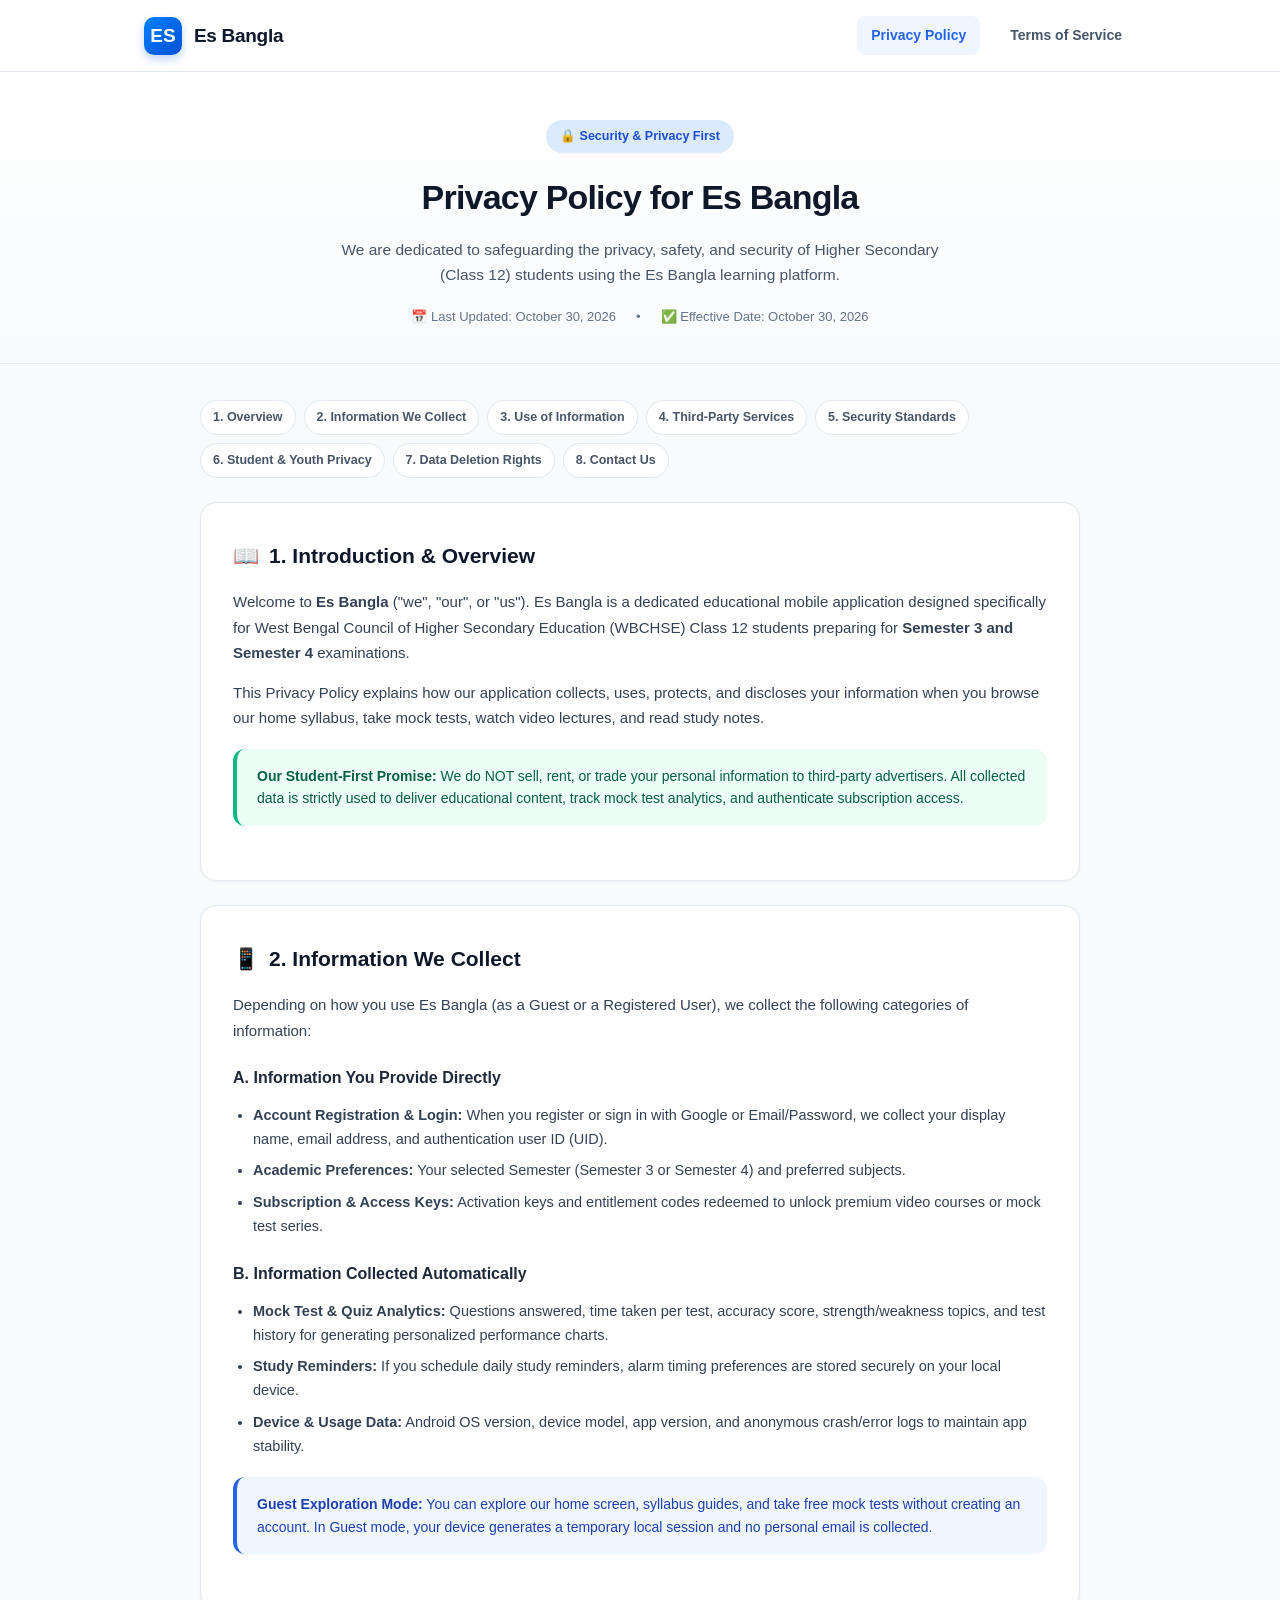
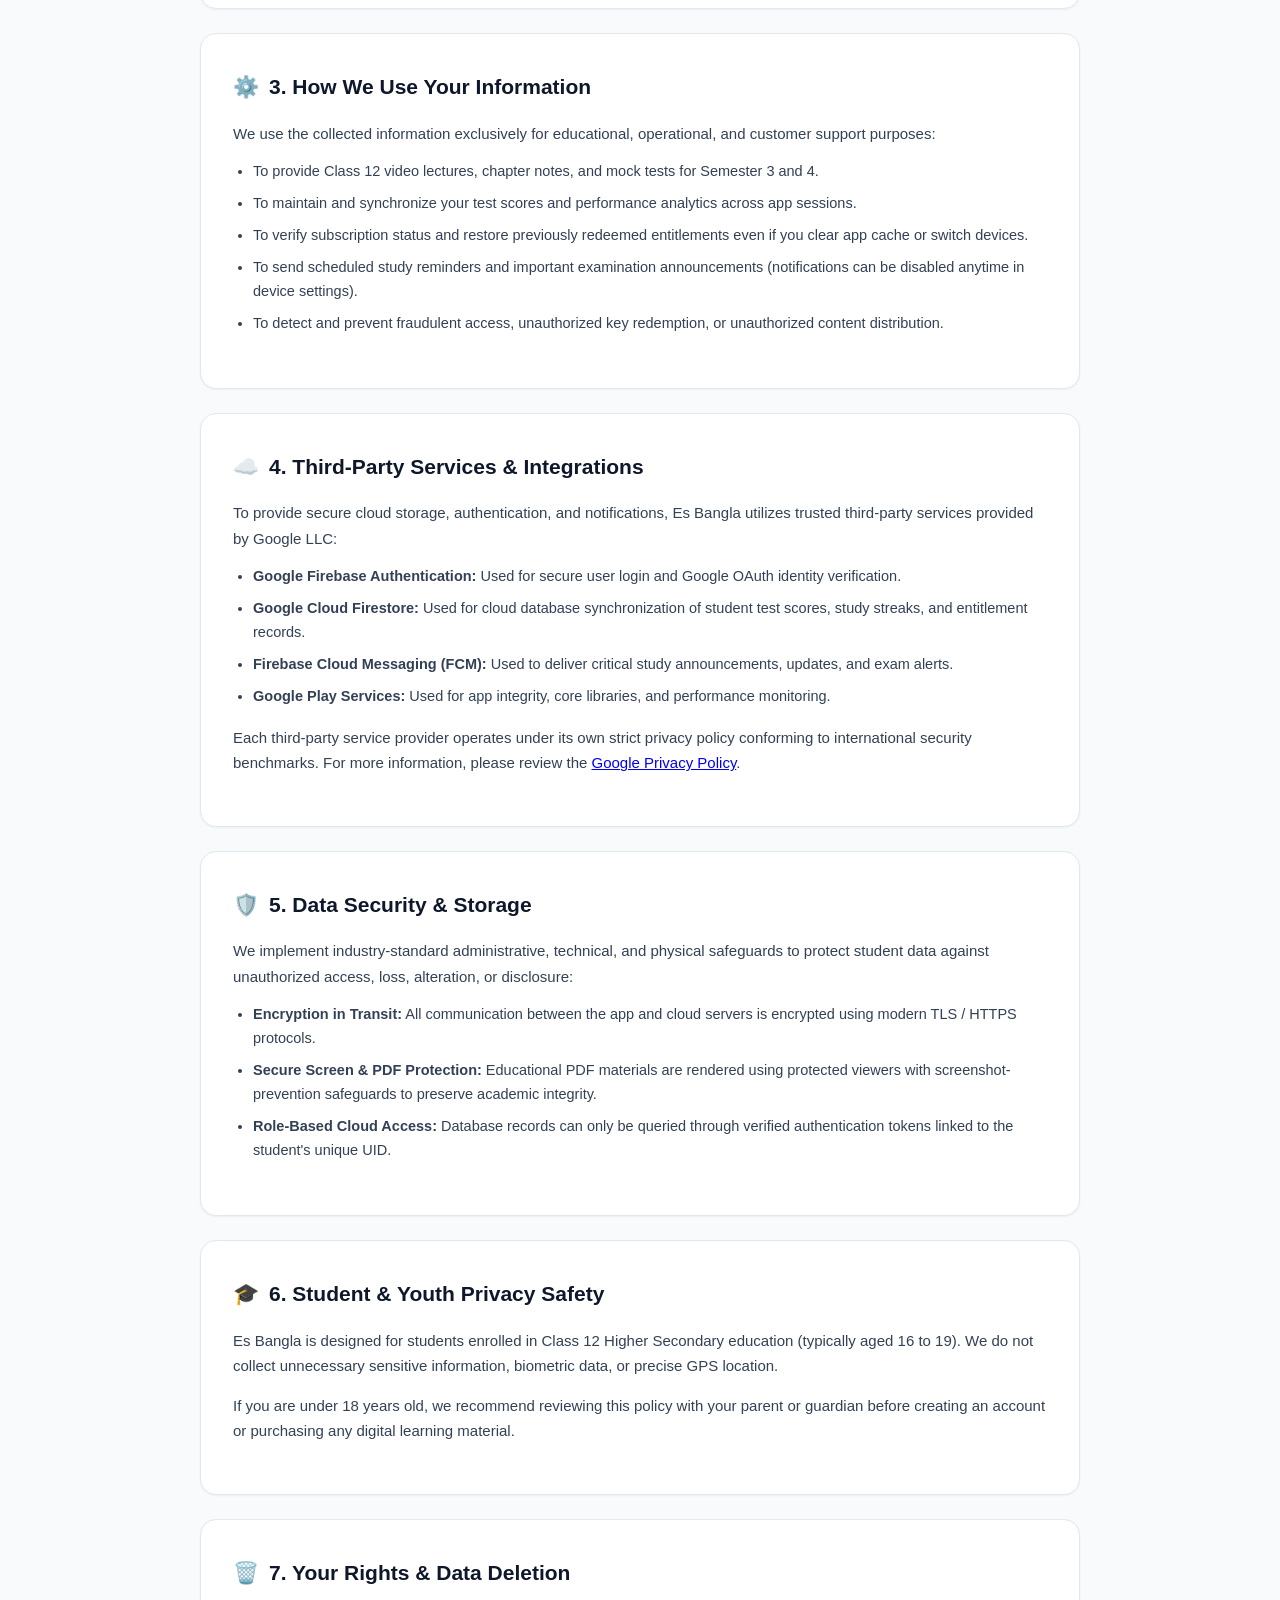
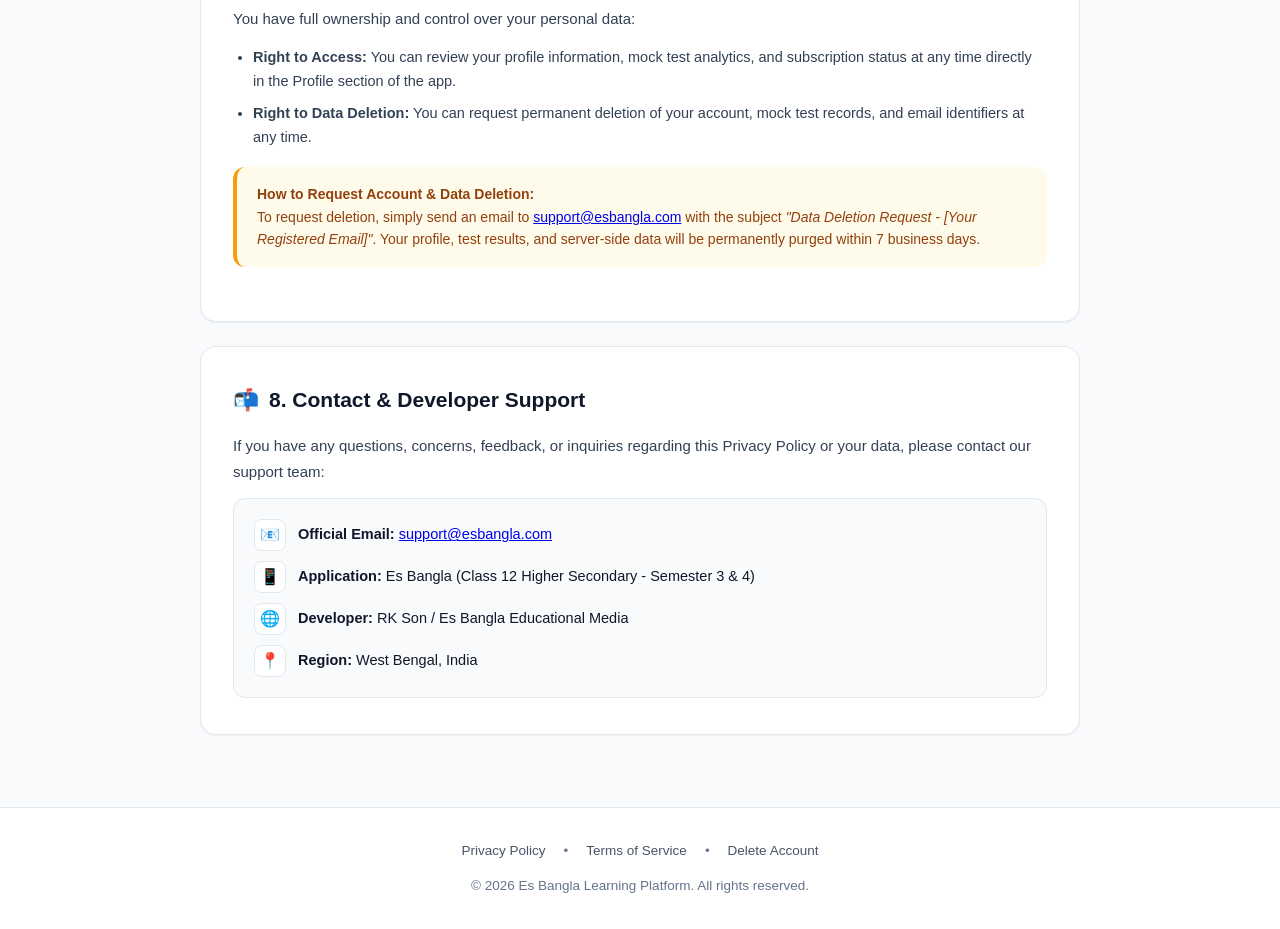
==== index.html @ c4b185d8 "feat: initial release of Es Bangla privacy policy and terms of service website" ====
<!DOCTYPE html>
<html lang="en">
<head>
  <meta charset="UTF-8">
  <meta name="viewport" content="width=device-width, initial-scale=1.0">
  <title>Privacy Policy - Es Bangla App</title>
  <meta name="description" content="Official Privacy Policy for Es Bangla mobile application (Class 12 Higher Secondary Semester 3 & 4).">
  <link rel="stylesheet" href="style.css">
</head>
<body>

  <!-- Top Navigation Header -->
  <header class="site-header">
    <div class="header-container">
      <a href="index.html" class="brand">
        <div class="brand-icon">ES</div>
        <span class="brand-name">Es Bangla</span>
      </a>
      <nav class="nav-links">
        <a href="index.html" class="nav-link active">Privacy Policy</a>
        <a href="terms.html" class="nav-link">Terms of Service</a>
      </nav>
    </div>
  </header>

  <!-- Hero Section -->
  <section class="hero">
    <div class="hero-inner">
      <div class="badge">🔒 Security & Privacy First</div>
      <h1>Privacy Policy for Es Bangla</h1>
      <p>We are dedicated to safeguarding the privacy, safety, and security of Higher Secondary (Class 12) students using the Es Bangla learning platform.</p>
      <div class="hero-meta">
        <span>📅 Last Updated: October 30, 2026</span>
        <span>•</span>
        <span>✅ Effective Date: October 30, 2026</span>
      </div>
    </div>
  </section>

  <!-- Main Content Container -->
  <main class="page-container">

    <!-- Quick Navigation Bar -->
    <div class="quick-nav">
      <a href="#overview" class="quick-tag">1. Overview</a>
      <a href="#data-collection" class="quick-tag">2. Information We Collect</a>
      <a href="#how-we-use" class="quick-tag">3. Use of Information</a>
      <a href="#third-party" class="quick-tag">4. Third-Party Services</a>
      <a href="#security" class="quick-tag">5. Security Standards</a>
      <a href="#children" class="quick-tag">6. Student & Youth Privacy</a>
      <a href="#deletion" class="quick-tag">7. Data Deletion Rights</a>
      <a href="#contact" class="quick-tag">8. Contact Us</a>
    </div>

    <!-- 1. Overview -->
    <section id="overview" class="content-card">
      <h2><span>📖</span> 1. Introduction & Overview</h2>
      <p>Welcome to <strong>Es Bangla</strong> ("we", "our", or "us"). Es Bangla is a dedicated educational mobile application designed specifically for West Bengal Council of Higher Secondary Education (WBCHSE) Class 12 students preparing for <strong>Semester 3 and Semester 4</strong> examinations.</p>
      <p>This Privacy Policy explains how our application collects, uses, protects, and discloses your information when you browse our home syllabus, take mock tests, watch video lectures, and read study notes.</p>
      <div class="callout callout-success">
        <strong>Our Student-First Promise:</strong> We do NOT sell, rent, or trade your personal information to third-party advertisers. All collected data is strictly used to deliver educational content, track mock test analytics, and authenticate subscription access.
      </div>
    </section>

    <!-- 2. Information We Collect -->
    <section id="data-collection" class="content-card">
      <h2><span>📱</span> 2. Information We Collect</h2>
      <p>Depending on how you use Es Bangla (as a Guest or a Registered User), we collect the following categories of information:</p>

      <h3>A. Information You Provide Directly</h3>
      <ul>
        <li><strong>Account Registration & Login:</strong> When you register or sign in with Google or Email/Password, we collect your display name, email address, and authentication user ID (UID).</li>
        <li><strong>Academic Preferences:</strong> Your selected Semester (Semester 3 or Semester 4) and preferred subjects.</li>
        <li><strong>Subscription & Access Keys:</strong> Activation keys and entitlement codes redeemed to unlock premium video courses or mock test series.</li>
      </ul>

      <h3>B. Information Collected Automatically</h3>
      <ul>
        <li><strong>Mock Test & Quiz Analytics:</strong> Questions answered, time taken per test, accuracy score, strength/weakness topics, and test history for generating personalized performance charts.</li>
        <li><strong>Study Reminders:</strong> If you schedule daily study reminders, alarm timing preferences are stored securely on your local device.</li>
        <li><strong>Device & Usage Data:</strong> Android OS version, device model, app version, and anonymous crash/error logs to maintain app stability.</li>
      </ul>

      <div class="callout callout-info">
        <strong>Guest Exploration Mode:</strong> You can explore our home screen, syllabus guides, and take free mock tests without creating an account. In Guest mode, your device generates a temporary local session and no personal email is collected.
      </div>
    </section>

    <!-- 3. How We Use Information -->
    <section id="how-we-use" class="content-card">
      <h2><span>⚙️</span> 3. How We Use Your Information</h2>
      <p>We use the collected information exclusively for educational, operational, and customer support purposes:</p>
      <ul>
        <li>To provide Class 12 video lectures, chapter notes, and mock tests for Semester 3 and 4.</li>
        <li>To maintain and synchronize your test scores and performance analytics across app sessions.</li>
        <li>To verify subscription status and restore previously redeemed entitlements even if you clear app cache or switch devices.</li>
        <li>To send scheduled study reminders and important examination announcements (notifications can be disabled anytime in device settings).</li>
        <li>To detect and prevent fraudulent access, unauthorized key redemption, or unauthorized content distribution.</li>
      </ul>
    </section>

    <!-- 4. Third-Party Services -->
    <section id="third-party" class="content-card">
      <h2><span>☁️</span> 4. Third-Party Services & Integrations</h2>
      <p>To provide secure cloud storage, authentication, and notifications, Es Bangla utilizes trusted third-party services provided by Google LLC:</p>
      <ul>
        <li><strong>Google Firebase Authentication:</strong> Used for secure user login and Google OAuth identity verification.</li>
        <li><strong>Google Cloud Firestore:</strong> Used for cloud database synchronization of student test scores, study streaks, and entitlement records.</li>
        <li><strong>Firebase Cloud Messaging (FCM):</strong> Used to deliver critical study announcements, updates, and exam alerts.</li>
        <li><strong>Google Play Services:</strong> Used for app integrity, core libraries, and performance monitoring.</li>
      </ul>
      <p>Each third-party service provider operates under its own strict privacy policy conforming to international security benchmarks. For more information, please review the <a href="https://policies.google.com/privacy" target="_blank" rel="noopener noreferrer">Google Privacy Policy</a>.</p>
    </section>

    <!-- 5. Security Standards -->
    <section id="security" class="content-card">
      <h2><span>🛡️</span> 5. Data Security & Storage</h2>
      <p>We implement industry-standard administrative, technical, and physical safeguards to protect student data against unauthorized access, loss, alteration, or disclosure:</p>
      <ul>
        <li><strong>Encryption in Transit:</strong> All communication between the app and cloud servers is encrypted using modern TLS / HTTPS protocols.</li>
        <li><strong>Secure Screen & PDF Protection:</strong> Educational PDF materials are rendered using protected viewers with screenshot-prevention safeguards to preserve academic integrity.</li>
        <li><strong>Role-Based Cloud Access:</strong> Database records can only be queried through verified authentication tokens linked to the student's unique UID.</li>
      </ul>
    </section>

    <!-- 6. Student & Youth Privacy -->
    <section id="children" class="content-card">
      <h2><span>🎓</span> 6. Student & Youth Privacy Safety</h2>
      <p>Es Bangla is designed for students enrolled in Class 12 Higher Secondary education (typically aged 16 to 19). We do not collect unnecessary sensitive information, biometric data, or precise GPS location.</p>
      <p>If you are under 18 years old, we recommend reviewing this policy with your parent or guardian before creating an account or purchasing any digital learning material.</p>
    </section>

    <!-- 7. Data Deletion Rights -->
    <section id="deletion" class="content-card">
      <h2><span>🗑️</span> 7. Your Rights & Data Deletion</h2>
      <p>You have full ownership and control over your personal data:</p>
      <ul>
        <li><strong>Right to Access:</strong> You can review your profile information, mock test analytics, and subscription status at any time directly in the Profile section of the app.</li>
        <li><strong>Right to Data Deletion:</strong> You can request permanent deletion of your account, mock test records, and email identifiers at any time.</li>
      </ul>

      <div class="callout callout-warning">
        <strong>How to Request Account & Data Deletion:</strong><br>
        To request deletion, simply send an email to <a href="mailto:support@esbangla.com">support@esbangla.com</a> with the subject <em>"Data Deletion Request - [Your Registered Email]"</em>. Your profile, test results, and server-side data will be permanently purged within 7 business days.
      </div>
    </section>

    <!-- 8. Contact Information -->
    <section id="contact" class="content-card">
      <h2><span>📬</span> 8. Contact & Developer Support</h2>
      <p>If you have any questions, concerns, feedback, or inquiries regarding this Privacy Policy or your data, please contact our support team:</p>
      
      <div class="contact-box">
        <div class="contact-item">
          <div class="contact-icon">📧</div>
          <div><strong>Official Email:</strong> <a href="mailto:support@esbangla.com">support@esbangla.com</a></div>
        </div>
        <div class="contact-item">
          <div class="contact-icon">📱</div>
          <div><strong>Application:</strong> Es Bangla (Class 12 Higher Secondary - Semester 3 & 4)</div>
        </div>
        <div class="contact-item">
          <div class="contact-icon">🌐</div>
          <div><strong>Developer:</strong> RK Son / Es Bangla Educational Media</div>
        </div>
        <div class="contact-item">
          <div class="contact-icon">📍</div>
          <div><strong>Region:</strong> West Bengal, India</div>
        </div>
      </div>
    </section>

  </main>

  <!-- Site Footer -->
  <footer class="site-footer">
    <div class="footer-links">
      <a href="index.html" class="footer-link">Privacy Policy</a>
      <span>•</span>
      <a href="terms.html" class="footer-link">Terms of Service</a>
      <span>•</span>
      <a href="#deletion" class="footer-link">Delete Account</a>
    </div>
    <p>© 2026 Es Bangla Learning Platform. All rights reserved.</p>
  </footer>

</body>
</html>
---- style.css ----
:root {
  --primary: #2563eb;
  --primary-dark: #1d4ed8;
  --primary-light: #eff6ff;
  --accent: #10b981;
  --text-main: #0f172a;
  --text-muted: #475569;
  --text-light: #64748b;
  --bg-page: #f8fafc;
  --bg-card: #ffffff;
  --border: #e2e8f0;
  --shadow-sm: 0 1px 2px 0 rgb(0 0 0 / 0.05);
  --shadow-md: 0 4px 6px -1px rgb(0 0 0 / 0.1), 0 2px 4px -2px rgb(0 0 0 / 0.1);
  --shadow-lg: 0 10px 15px -3px rgb(0 0 0 / 0.08), 0 4px 6px -4px rgb(0 0 0 / 0.05);
  --radius: 16px;
}

* {
  box-sizing: border-box;
  margin: 0;
  padding: 0;
}

body {
  font-family: -apple-system, BlinkMacSystemFont, "Segoe UI", Roboto, "Helvetica Neue", Arial, sans-serif;
  color: var(--text-main);
  background-color: var(--bg-page);
  line-height: 1.65;
  -webkit-font-smoothing: antialiased;
}

/* Header */
.site-header {
  position: sticky;
  top: 0;
  z-index: 50;
  background: rgba(255, 255, 255, 0.94);
  backdrop-filter: blur(12px);
  border-bottom: 1px solid var(--border);
}

.header-container {
  max-width: 1040px;
  margin: 0 auto;
  padding: 16px 24px;
  display: flex;
  align-items: center;
  justify-content: space-between;
}

.brand {
  display: flex;
  align-items: center;
  gap: 12px;
  text-decoration: none;
}

.brand-icon {
  width: 38px;
  height: 38px;
  background: linear-gradient(135deg, #0080ff, #0052d4);
  border-radius: 10px;
  display: flex;
  align-items: center;
  justify-content: center;
  color: white;
  font-weight: 800;
  font-size: 19px;
  box-shadow: 0 4px 10px rgba(0, 82, 212, 0.25);
}

.brand-name {
  font-size: 19px;
  font-weight: 800;
  color: #0f172a;
  letter-spacing: -0.3px;
}

.nav-links {
  display: flex;
  gap: 16px;
  align-items: center;
}

.nav-link {
  font-size: 14px;
  font-weight: 600;
  color: var(--text-muted);
  text-decoration: none;
  padding: 8px 14px;
  border-radius: 8px;
  transition: all 0.2s ease;
}

.nav-link:hover, .nav-link.active {
  color: var(--primary);
  background: var(--primary-light);
}

/* Hero Section */
.hero {
  background: linear-gradient(180deg, #ffffff 0%, var(--bg-page) 100%);
  padding: 48px 24px 36px;
  border-bottom: 1px solid var(--border);
}

.hero-inner {
  max-width: 860px;
  margin: 0 auto;
  text-align: center;
}

.badge {
  display: inline-flex;
  align-items: center;
  gap: 6px;
  padding: 6px 14px;
  background: #dbeafe;
  color: #1d4ed8;
  font-size: 12.5px;
  font-weight: 700;
  border-radius: 20px;
  margin-bottom: 16px;
}

.hero h1 {
  font-size: 34px;
  font-weight: 900;
  letter-spacing: -0.8px;
  color: #0f172a;
  margin-bottom: 12px;
}

.hero p {
  font-size: 15.5px;
  color: var(--text-muted);
  max-width: 620px;
  margin: 0 auto;
}

.hero-meta {
  margin-top: 18px;
  display: flex;
  justify-content: center;
  gap: 20px;
  font-size: 13px;
  color: var(--text-light);
}

/* Main Content Layout */
.page-container {
  max-width: 920px;
  margin: 36px auto 72px;
  padding: 0 20px;
}

.content-card {
  background: var(--bg-card);
  border-radius: var(--radius);
  border: 1px solid var(--border);
  box-shadow: var(--shadow-sm);
  padding: 36px 32px;
  margin-bottom: 24px;
}

.content-card h2 {
  font-size: 21px;
  font-weight: 800;
  color: #0f172a;
  margin-bottom: 16px;
  display: flex;
  align-items: center;
  gap: 10px;
}

.content-card h3 {
  font-size: 16px;
  font-weight: 700;
  color: #1e293b;
  margin: 22px 0 10px;
}

.content-card p {
  font-size: 15px;
  color: #334155;
  margin-bottom: 14px;
  line-height: 1.7;
}

.content-card ul {
  margin: 12px 0 16px 20px;
  color: #334155;
}

.content-card li {
  margin-bottom: 8px;
  font-size: 14.5px;
}

/* Callout Box */
.callout {
  padding: 16px 20px;
  border-radius: 12px;
  margin: 18px 0;
  font-size: 14px;
  line-height: 1.6;
}

.callout-info {
  background: #eff6ff;
  border-left: 4px solid var(--primary);
  color: #1e40af;
}

.callout-success {
  background: #ecfdf5;
  border-left: 4px solid var(--accent);
  color: #065f46;
}

.callout-warning {
  background: #fffbeb;
  border-left: 4px solid #f59e0b;
  color: #92400e;
}

/* Quick Nav Bar */
.quick-nav {
  display: flex;
  flex-wrap: wrap;
  gap: 8px;
  margin-bottom: 24px;
}

.quick-tag {
  display: inline-block;
  font-size: 12.5px;
  font-weight: 600;
  color: var(--text-muted);
  background: #ffffff;
  border: 1px solid var(--border);
  padding: 6px 12px;
  border-radius: 20px;
  text-decoration: none;
  transition: all 0.15s ease;
}

.quick-tag:hover {
  border-color: var(--primary);
  color: var(--primary);
  background: var(--primary-light);
}

/* Contact Details Box */
.contact-box {
  background: #f8fafc;
  border: 1px solid var(--border);
  border-radius: 12px;
  padding: 20px;
  margin-top: 14px;
}

.contact-item {
  display: flex;
  align-items: center;
  gap: 12px;
  margin-bottom: 10px;
  font-size: 14.5px;
}

.contact-item:last-child {
  margin-bottom: 0;
}

.contact-icon {
  width: 32px;
  height: 32px;
  background: #ffffff;
  border: 1px solid var(--border);
  border-radius: 8px;
  display: flex;
  align-items: center;
  justify-content: center;
  font-size: 16px;
}

/* Footer */
.site-footer {
  background: #ffffff;
  border-top: 1px solid var(--border);
  padding: 32px 24px;
  text-align: center;
  color: var(--text-light);
  font-size: 13.5px;
}

.footer-links {
  margin-bottom: 12px;
  display: flex;
  justify-content: center;
  gap: 18px;
}

.footer-link {
  color: var(--text-muted);
  text-decoration: none;
  font-weight: 500;
}

.footer-link:hover {
  color: var(--primary);
}

@media (max-width: 640px) {
  .hero h1 {
    font-size: 26px;
  }
  .content-card {
    padding: 24px 18px;
  }
  .header-container {
    padding: 12px 16px;
  }
  .nav-links {
    gap: 8px;
  }
}
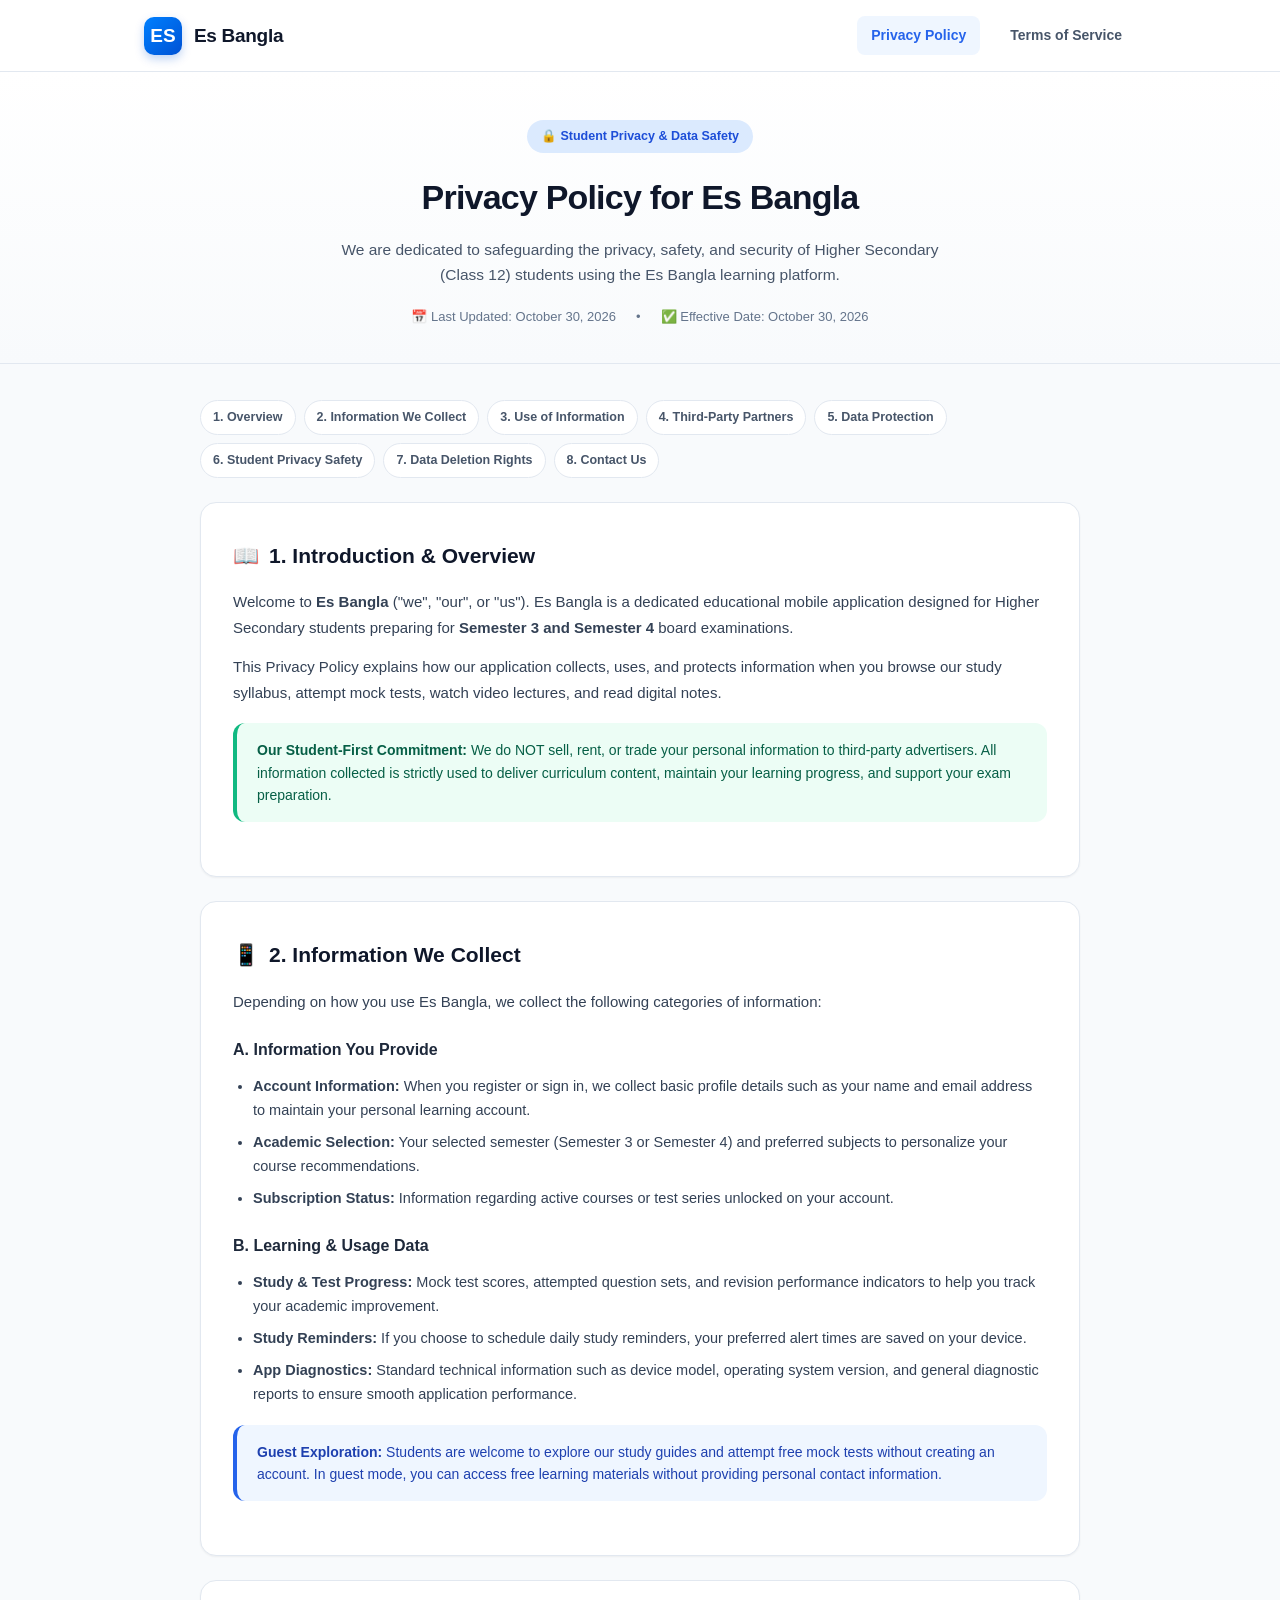
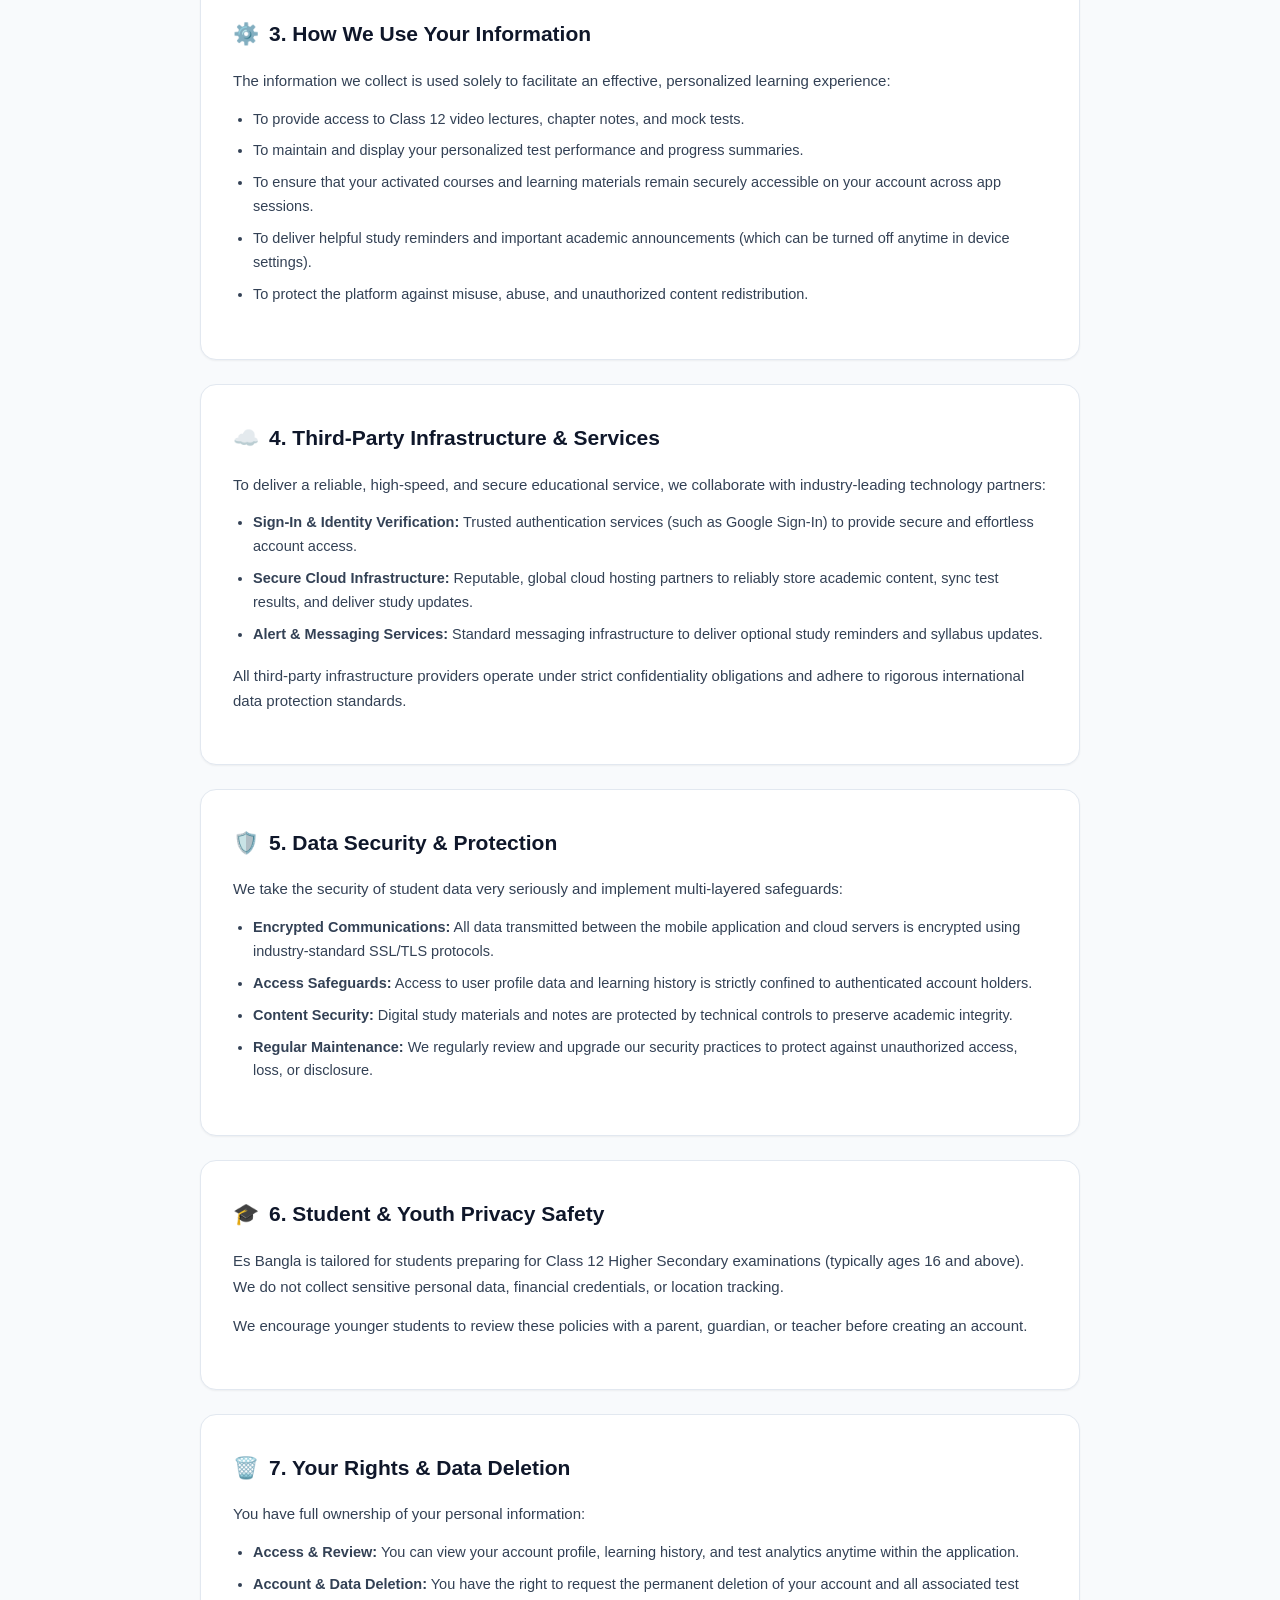
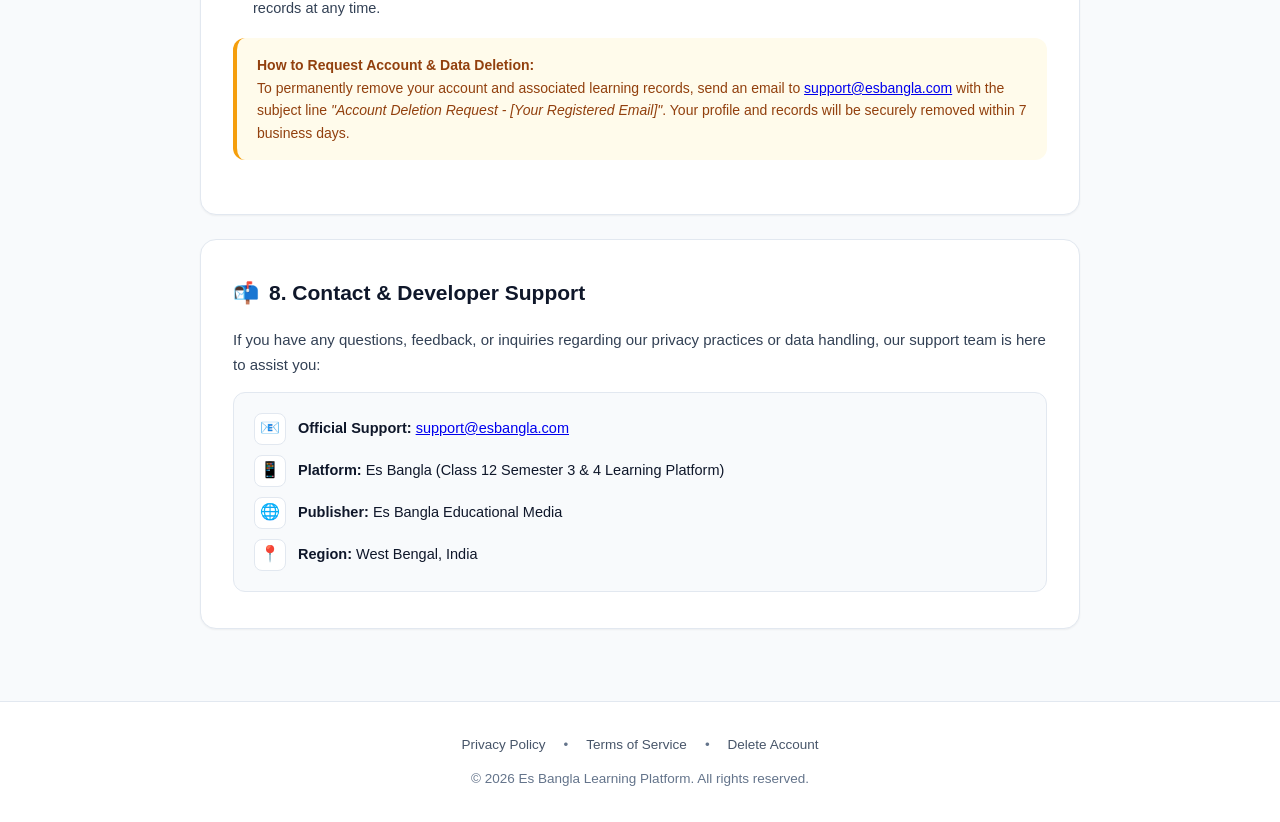
==== commit 0416630c: "fix: scrub all technical stack, backend references, and architecture details" ====
--- a/index.html
+++ b/index.html
@@ -26,7 +26,7 @@
   <!-- Hero Section -->
   <section class="hero">
     <div class="hero-inner">
-      <div class="badge">🔒 Security & Privacy First</div>
+      <div class="badge">🔒 Student Privacy & Data Safety</div>
       <h1>Privacy Policy for Es Bangla</h1>
       <p>We are dedicated to safeguarding the privacy, safety, and security of Higher Secondary (Class 12) students using the Es Bangla learning platform.</p>
       <div class="hero-meta">
@@ -45,9 +45,9 @@
       <a href="#overview" class="quick-tag">1. Overview</a>
       <a href="#data-collection" class="quick-tag">2. Information We Collect</a>
       <a href="#how-we-use" class="quick-tag">3. Use of Information</a>
-      <a href="#third-party" class="quick-tag">4. Third-Party Services</a>
-      <a href="#security" class="quick-tag">5. Security Standards</a>
-      <a href="#children" class="quick-tag">6. Student & Youth Privacy</a>
+      <a href="#third-party" class="quick-tag">4. Third-Party Partners</a>
+      <a href="#security" class="quick-tag">5. Data Protection</a>
+      <a href="#children" class="quick-tag">6. Student Privacy Safety</a>
       <a href="#deletion" class="quick-tag">7. Data Deletion Rights</a>
       <a href="#contact" class="quick-tag">8. Contact Us</a>
     </div>
@@ -55,113 +55,113 @@
     <!-- 1. Overview -->
     <section id="overview" class="content-card">
       <h2><span>📖</span> 1. Introduction & Overview</h2>
-      <p>Welcome to <strong>Es Bangla</strong> ("we", "our", or "us"). Es Bangla is a dedicated educational mobile application designed specifically for West Bengal Council of Higher Secondary Education (WBCHSE) Class 12 students preparing for <strong>Semester 3 and Semester 4</strong> examinations.</p>
-      <p>This Privacy Policy explains how our application collects, uses, protects, and discloses your information when you browse our home syllabus, take mock tests, watch video lectures, and read study notes.</p>
+      <p>Welcome to <strong>Es Bangla</strong> ("we", "our", or "us"). Es Bangla is a dedicated educational mobile application designed for Higher Secondary students preparing for <strong>Semester 3 and Semester 4</strong> board examinations.</p>
+      <p>This Privacy Policy explains how our application collects, uses, and protects information when you browse our study syllabus, attempt mock tests, watch video lectures, and read digital notes.</p>
       <div class="callout callout-success">
-        <strong>Our Student-First Promise:</strong> We do NOT sell, rent, or trade your personal information to third-party advertisers. All collected data is strictly used to deliver educational content, track mock test analytics, and authenticate subscription access.
+        <strong>Our Student-First Commitment:</strong> We do NOT sell, rent, or trade your personal information to third-party advertisers. All information collected is strictly used to deliver curriculum content, maintain your learning progress, and support your exam preparation.
       </div>
     </section>
 
     <!-- 2. Information We Collect -->
     <section id="data-collection" class="content-card">
       <h2><span>📱</span> 2. Information We Collect</h2>
-      <p>Depending on how you use Es Bangla (as a Guest or a Registered User), we collect the following categories of information:</p>
+      <p>Depending on how you use Es Bangla, we collect the following categories of information:</p>
 
-      <h3>A. Information You Provide Directly</h3>
+      <h3>A. Information You Provide</h3>
       <ul>
-        <li><strong>Account Registration & Login:</strong> When you register or sign in with Google or Email/Password, we collect your display name, email address, and authentication user ID (UID).</li>
-        <li><strong>Academic Preferences:</strong> Your selected Semester (Semester 3 or Semester 4) and preferred subjects.</li>
-        <li><strong>Subscription & Access Keys:</strong> Activation keys and entitlement codes redeemed to unlock premium video courses or mock test series.</li>
+        <li><strong>Account Information:</strong> When you register or sign in, we collect basic profile details such as your name and email address to maintain your personal learning account.</li>
+        <li><strong>Academic Selection:</strong> Your selected semester (Semester 3 or Semester 4) and preferred subjects to personalize your course recommendations.</li>
+        <li><strong>Subscription Status:</strong> Information regarding active courses or test series unlocked on your account.</li>
       </ul>
 
-      <h3>B. Information Collected Automatically</h3>
+      <h3>B. Learning & Usage Data</h3>
       <ul>
-        <li><strong>Mock Test & Quiz Analytics:</strong> Questions answered, time taken per test, accuracy score, strength/weakness topics, and test history for generating personalized performance charts.</li>
-        <li><strong>Study Reminders:</strong> If you schedule daily study reminders, alarm timing preferences are stored securely on your local device.</li>
-        <li><strong>Device & Usage Data:</strong> Android OS version, device model, app version, and anonymous crash/error logs to maintain app stability.</li>
+        <li><strong>Study & Test Progress:</strong> Mock test scores, attempted question sets, and revision performance indicators to help you track your academic improvement.</li>
+        <li><strong>Study Reminders:</strong> If you choose to schedule daily study reminders, your preferred alert times are saved on your device.</li>
+        <li><strong>App Diagnostics:</strong> Standard technical information such as device model, operating system version, and general diagnostic reports to ensure smooth application performance.</li>
       </ul>
 
       <div class="callout callout-info">
-        <strong>Guest Exploration Mode:</strong> You can explore our home screen, syllabus guides, and take free mock tests without creating an account. In Guest mode, your device generates a temporary local session and no personal email is collected.
+        <strong>Guest Exploration:</strong> Students are welcome to explore our study guides and attempt free mock tests without creating an account. In guest mode, you can access free learning materials without providing personal contact information.
       </div>
     </section>
 
     <!-- 3. How We Use Information -->
     <section id="how-we-use" class="content-card">
       <h2><span>⚙️</span> 3. How We Use Your Information</h2>
-      <p>We use the collected information exclusively for educational, operational, and customer support purposes:</p>
+      <p>The information we collect is used solely to facilitate an effective, personalized learning experience:</p>
       <ul>
-        <li>To provide Class 12 video lectures, chapter notes, and mock tests for Semester 3 and 4.</li>
-        <li>To maintain and synchronize your test scores and performance analytics across app sessions.</li>
-        <li>To verify subscription status and restore previously redeemed entitlements even if you clear app cache or switch devices.</li>
-        <li>To send scheduled study reminders and important examination announcements (notifications can be disabled anytime in device settings).</li>
-        <li>To detect and prevent fraudulent access, unauthorized key redemption, or unauthorized content distribution.</li>
+        <li>To provide access to Class 12 video lectures, chapter notes, and mock tests.</li>
+        <li>To maintain and display your personalized test performance and progress summaries.</li>
+        <li>To ensure that your activated courses and learning materials remain securely accessible on your account across app sessions.</li>
+        <li>To deliver helpful study reminders and important academic announcements (which can be turned off anytime in device settings).</li>
+        <li>To protect the platform against misuse, abuse, and unauthorized content redistribution.</li>
       </ul>
     </section>
 
-    <!-- 4. Third-Party Services -->
+    <!-- 4. Third-Party Partners -->
     <section id="third-party" class="content-card">
-      <h2><span>☁️</span> 4. Third-Party Services & Integrations</h2>
-      <p>To provide secure cloud storage, authentication, and notifications, Es Bangla utilizes trusted third-party services provided by Google LLC:</p>
+      <h2><span>☁️</span> 4. Third-Party Infrastructure & Services</h2>
+      <p>To deliver a reliable, high-speed, and secure educational service, we collaborate with industry-leading technology partners:</p>
       <ul>
-        <li><strong>Google Firebase Authentication:</strong> Used for secure user login and Google OAuth identity verification.</li>
-        <li><strong>Google Cloud Firestore:</strong> Used for cloud database synchronization of student test scores, study streaks, and entitlement records.</li>
-        <li><strong>Firebase Cloud Messaging (FCM):</strong> Used to deliver critical study announcements, updates, and exam alerts.</li>
-        <li><strong>Google Play Services:</strong> Used for app integrity, core libraries, and performance monitoring.</li>
+        <li><strong>Sign-In & Identity Verification:</strong> Trusted authentication services (such as Google Sign-In) to provide secure and effortless account access.</li>
+        <li><strong>Secure Cloud Infrastructure:</strong> Reputable, global cloud hosting partners to reliably store academic content, sync test results, and deliver study updates.</li>
+        <li><strong>Alert & Messaging Services:</strong> Standard messaging infrastructure to deliver optional study reminders and syllabus updates.</li>
       </ul>
-      <p>Each third-party service provider operates under its own strict privacy policy conforming to international security benchmarks. For more information, please review the <a href="https://policies.google.com/privacy" target="_blank" rel="noopener noreferrer">Google Privacy Policy</a>.</p>
+      <p>All third-party infrastructure providers operate under strict confidentiality obligations and adhere to rigorous international data protection standards.</p>
     </section>
 
-    <!-- 5. Security Standards -->
+    <!-- 5. Data Protection -->
     <section id="security" class="content-card">
-      <h2><span>🛡️</span> 5. Data Security & Storage</h2>
-      <p>We implement industry-standard administrative, technical, and physical safeguards to protect student data against unauthorized access, loss, alteration, or disclosure:</p>
+      <h2><span>🛡️</span> 5. Data Security & Protection</h2>
+      <p>We take the security of student data very seriously and implement multi-layered safeguards:</p>
       <ul>
-        <li><strong>Encryption in Transit:</strong> All communication between the app and cloud servers is encrypted using modern TLS / HTTPS protocols.</li>
-        <li><strong>Secure Screen & PDF Protection:</strong> Educational PDF materials are rendered using protected viewers with screenshot-prevention safeguards to preserve academic integrity.</li>
-        <li><strong>Role-Based Cloud Access:</strong> Database records can only be queried through verified authentication tokens linked to the student's unique UID.</li>
+        <li><strong>Encrypted Communications:</strong> All data transmitted between the mobile application and cloud servers is encrypted using industry-standard SSL/TLS protocols.</li>
+        <li><strong>Access Safeguards:</strong> Access to user profile data and learning history is strictly confined to authenticated account holders.</li>
+        <li><strong>Content Security:</strong> Digital study materials and notes are protected by technical controls to preserve academic integrity.</li>
+        <li><strong>Regular Maintenance:</strong> We regularly review and upgrade our security practices to protect against unauthorized access, loss, or disclosure.</li>
       </ul>
     </section>
 
-    <!-- 6. Student & Youth Privacy -->
+    <!-- 6. Student Privacy Safety -->
     <section id="children" class="content-card">
       <h2><span>🎓</span> 6. Student & Youth Privacy Safety</h2>
-      <p>Es Bangla is designed for students enrolled in Class 12 Higher Secondary education (typically aged 16 to 19). We do not collect unnecessary sensitive information, biometric data, or precise GPS location.</p>
-      <p>If you are under 18 years old, we recommend reviewing this policy with your parent or guardian before creating an account or purchasing any digital learning material.</p>
+      <p>Es Bangla is tailored for students preparing for Class 12 Higher Secondary examinations (typically ages 16 and above). We do not collect sensitive personal data, financial credentials, or location tracking.</p>
+      <p>We encourage younger students to review these policies with a parent, guardian, or teacher before creating an account.</p>
     </section>
 
     <!-- 7. Data Deletion Rights -->
     <section id="deletion" class="content-card">
       <h2><span>🗑️</span> 7. Your Rights & Data Deletion</h2>
-      <p>You have full ownership and control over your personal data:</p>
+      <p>You have full ownership of your personal information:</p>
       <ul>
-        <li><strong>Right to Access:</strong> You can review your profile information, mock test analytics, and subscription status at any time directly in the Profile section of the app.</li>
-        <li><strong>Right to Data Deletion:</strong> You can request permanent deletion of your account, mock test records, and email identifiers at any time.</li>
+        <li><strong>Access & Review:</strong> You can view your account profile, learning history, and test analytics anytime within the application.</li>
+        <li><strong>Account & Data Deletion:</strong> You have the right to request the permanent deletion of your account and all associated test records at any time.</li>
       </ul>
 
       <div class="callout callout-warning">
         <strong>How to Request Account & Data Deletion:</strong><br>
-        To request deletion, simply send an email to <a href="mailto:support@esbangla.com">support@esbangla.com</a> with the subject <em>"Data Deletion Request - [Your Registered Email]"</em>. Your profile, test results, and server-side data will be permanently purged within 7 business days.
+        To permanently remove your account and associated learning records, send an email to <a href="mailto:support@esbangla.com">support@esbangla.com</a> with the subject line <em>"Account Deletion Request - [Your Registered Email]"</em>. Your profile and records will be securely removed within 7 business days.
       </div>
     </section>
 
     <!-- 8. Contact Information -->
     <section id="contact" class="content-card">
       <h2><span>📬</span> 8. Contact & Developer Support</h2>
-      <p>If you have any questions, concerns, feedback, or inquiries regarding this Privacy Policy or your data, please contact our support team:</p>
+      <p>If you have any questions, feedback, or inquiries regarding our privacy practices or data handling, our support team is here to assist you:</p>
       
       <div class="contact-box">
         <div class="contact-item">
           <div class="contact-icon">📧</div>
-          <div><strong>Official Email:</strong> <a href="mailto:support@esbangla.com">support@esbangla.com</a></div>
+          <div><strong>Official Support:</strong> <a href="mailto:support@esbangla.com">support@esbangla.com</a></div>
         </div>
         <div class="contact-item">
           <div class="contact-icon">📱</div>
-          <div><strong>Application:</strong> Es Bangla (Class 12 Higher Secondary - Semester 3 & 4)</div>
+          <div><strong>Platform:</strong> Es Bangla (Class 12 Semester 3 & 4 Learning Platform)</div>
         </div>
         <div class="contact-item">
           <div class="contact-icon">🌐</div>
-          <div><strong>Developer:</strong> RK Son / Es Bangla Educational Media</div>
+          <div><strong>Publisher:</strong> Es Bangla Educational Media</div>
         </div>
         <div class="contact-item">
           <div class="contact-icon">📍</div>
